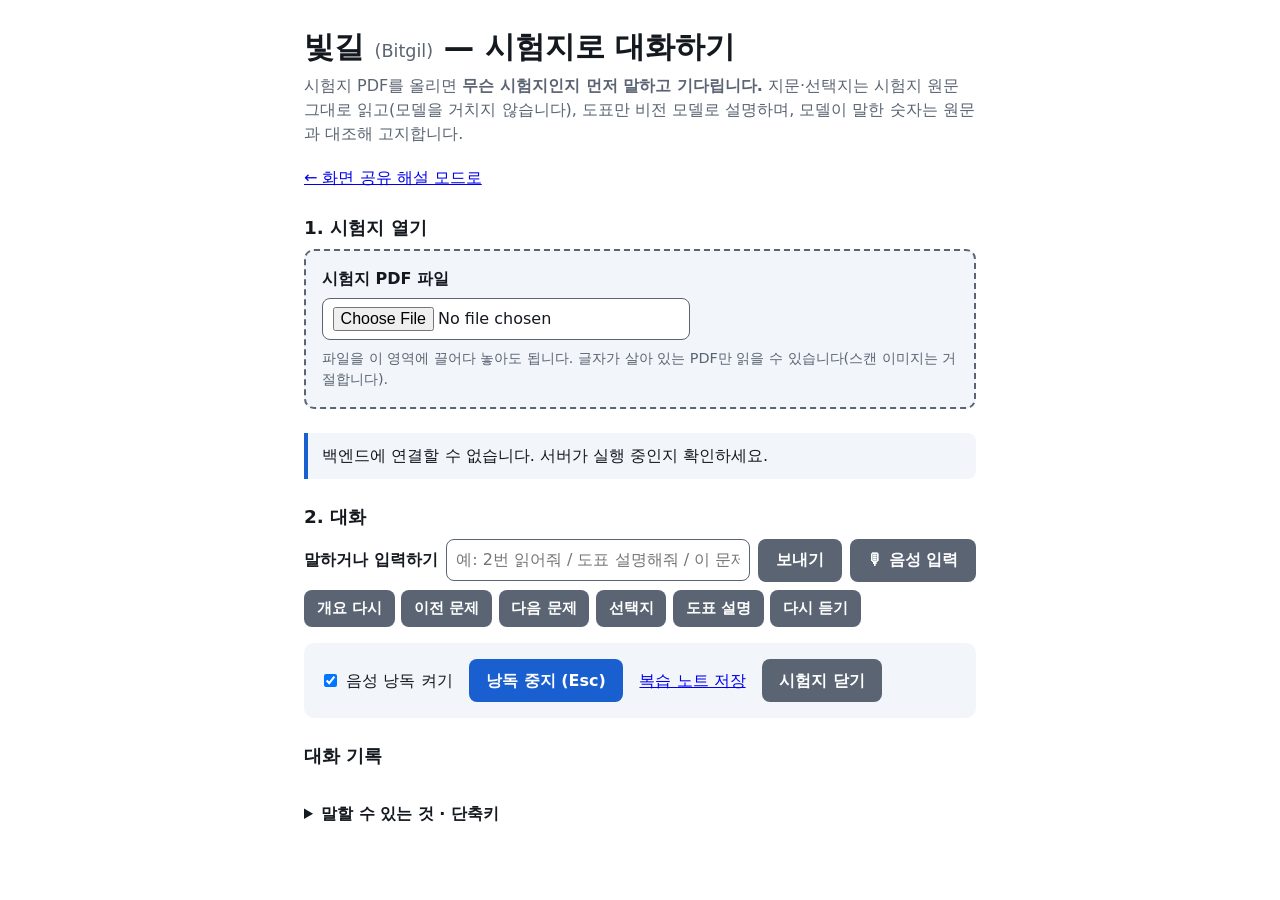
==== web/static/tutor.html @ 2b9aaad3 "feat(web): 브라우저에서 시험지 PDF를 올려 대화한다 터미널 REPL은 사용 장면이 아니다. 시험지를 첨부해 대화하는 모드가 실제로 사용자에게 보이는 곳은 브라우저여야 한" ====
<!DOCTYPE html>
<html lang="ko">
<head>
	<meta charset="utf-8">
	<meta name="viewport" content="width=device-width, initial-scale=1">
	<title>빛길 (Bitgil) — 시험지 PDF로 대화하기</title>
	<link rel="stylesheet" href="styles.css">
</head>
<body>
	<main class="tutor">
		<h1>빛길 <span lang="en">(Bitgil)</span> — 시험지로 대화하기</h1>
		<p class="tagline">
			시험지 PDF를 올리면 <strong>무슨 시험지인지 먼저 말하고 기다립니다.</strong>
			지문·선택지는 시험지 원문 그대로 읽고(모델을 거치지 않습니다), 도표만 비전 모델로
			설명하며, 모델이 말한 숫자는 원문과 대조해 고지합니다.
		</p>
		<p><a href="index.html">← 화면 공유 해설 모드로</a></p>

		<!-- 1단계: 시험지 열기 --------------------------------------------------- -->
		<section aria-labelledby="open-h">
			<h2 id="open-h">1. 시험지 열기</h2>
			<div id="drop" class="drop">
				<label for="file">시험지 PDF 파일</label>
				<input id="file" type="file" accept="application/pdf,.pdf">
				<p class="hint">파일을 이 영역에 끌어다 놓아도 됩니다. 글자가 살아 있는 PDF만 읽을 수 있습니다(스캔 이미지는 거절합니다).</p>
			</div>
			<p class="meta" id="doc"></p>
		</section>

		<p id="status" role="status" aria-live="assertive">시험지 PDF를 선택해 주세요.</p>

		<!-- 2단계: 대화 ---------------------------------------------------------- -->
		<section aria-labelledby="talk-h">
			<h2 id="talk-h">2. 대화</h2>

			<form id="askForm" class="ask">
				<label for="ask">말하거나 입력하기</label>
				<input id="ask" type="text" autocomplete="off" disabled
				       placeholder="예: 2번 읽어줘 / 도표 설명해줘 / 이 문제 뭘 묻는 거야">
				<button id="send" type="submit" disabled>보내기</button>
				<button id="mic" type="button" disabled aria-pressed="false">🎙 음성 입력</button>
			</form>

			<div class="quick" role="group" aria-label="자주 쓰는 말">
				<button type="button" class="q" data-say="개요" disabled>개요 다시</button>
				<button type="button" class="q" data-say="이전 문제" disabled>이전 문제</button>
				<button type="button" class="q" data-say="다음 문제" disabled>다음 문제</button>
				<button type="button" class="q" data-say="선택지" disabled>선택지</button>
				<button type="button" class="q" data-say="도표 설명해줘" disabled>도표 설명</button>
				<button type="button" class="q" data-say="다시" disabled>다시 듣기</button>
			</div>

			<div id="jump" class="chips" role="group" aria-label="문항 바로 가기"></div>

			<div class="controls">
				<label class="check">
					<input id="speakOn" type="checkbox" checked>
					음성 낭독 켜기
				</label>
				<button id="stopSpeech" type="button">낭독 중지 (Esc)</button>
				<a id="review" href="/tutor/review" download="bitgil-review.md">복습 노트 저장</a>
				<button id="close" type="button" disabled>시험지 닫기</button>
			</div>
		</section>

		<section aria-labelledby="log-h">
			<h2 id="log-h">대화 기록</h2>
			<ol id="log" class="log" aria-live="polite" aria-relevant="additions"></ol>
		</section>

		<details>
			<summary>말할 수 있는 것 · 단축키</summary>
			<ul>
				<li><b>3번</b> — 그 문항의 지문과 선택지를 원문 그대로 (모델 안 씀)</li>
				<li><b>선택지</b> — 지금 문항의 선택지만 다시</li>
				<li><b>다음 / 이전</b> — 문항 이동, <b>다시</b> — 직전 응답 반복</li>
				<li><b>도표 설명해줘 / 2쪽 도표</b> — 그림을 비전 모델로 설명 + 원문 미확인 숫자 고지</li>
				<li>그 밖의 말 — 그 문항 <b>원문만을 근거로</b> 답합니다(정답은 대신 판정하지 않습니다)</li>
				<li>단축키: <b>Esc</b> 낭독 중지 · <b>Alt+M</b> 음성 입력 · <b>Alt+N/P</b> 다음/이전 · <b>Alt+R</b> 다시</li>
			</ul>
		</details>

		<p class="meta" id="meta"></p>
	</main>

	<script src="tutor.js"></script>
</body>
</html>
---- web/static/styles.css ----
/* Minimal, high-contrast, keyboard/screen-reader friendly — the UI of an
   accessibility tool must itself be accessible. Respects color scheme + reduced
   motion. */
:root {
	--bg: #ffffff;
	--fg: #14181f;
	--muted: #5a6472;
	--accent: #1a5fd0;
	--card: #f2f5fa;
	--reason: #0a7d55;
}
@media (prefers-color-scheme: dark) {
	:root {
		--bg: #10141a;
		--fg: #e8edf4;
		--muted: #9aa5b4;
		--accent: #6fa8ff;
		--card: #1a2028;
		--reason: #56d3a0;
	}
}

* { box-sizing: border-box; }
body {
	margin: 0;
	font: 16px/1.5 system-ui, "Noto Sans KR", sans-serif;
	color: var(--fg);
	background: var(--bg);
}
main { max-width: 720px; margin: 0 auto; padding: 1.5rem; }
h1 { margin: 0 0 .25rem; font-size: 1.9rem; }
h1 span { color: var(--muted); font-weight: 400; font-size: 1.1rem; }
.tagline { color: var(--muted); margin: 0 0 1.25rem; }

.controls {
	display: flex; flex-wrap: wrap; gap: .75rem 1rem; align-items: center;
	padding: 1rem; background: var(--card); border-radius: 10px;
}
.controls label { font-weight: 600; }
.controls label.check { font-weight: 400; display: inline-flex; gap: .4rem; align-items: center; }

button, select, input[type="number"] {
	font: inherit; padding: .5rem .7rem; border-radius: 8px;
	border: 1px solid var(--muted); background: var(--bg); color: var(--fg);
}
button {
	background: var(--accent); color: #fff; border: none; font-weight: 700;
	cursor: pointer; padding: .6rem 1.1rem;
}
button:hover { filter: brightness(1.08); }
:focus-visible { outline: 3px solid var(--accent); outline-offset: 2px; }

#status {
	margin: 1rem 0; padding: .7rem .9rem; border-left: 4px solid var(--accent);
	background: var(--card); border-radius: 0 8px 8px 0;
}
h2 { font-size: 1.15rem; margin: 1.5rem 0 .5rem; }
#log { list-style: none; margin: 0; padding: 0; }
#log li {
	padding: .6rem .8rem; margin-bottom: .5rem; background: var(--card);
	border-radius: 8px;
}
.reason {
	display: inline-block; font-size: .78rem; font-weight: 700; color: var(--reason);
	margin-right: .4rem;
}
.meta { color: var(--muted); font-size: .9rem; margin-top: 1.5rem; }

@media (prefers-reduced-motion: reduce) {
	* { animation: none !important; transition: none !important; }
}

/* --- 시험지 대화 모드 (tutor.html) ------------------------------------------
   Same high-contrast rules; the only new idea is that a reply must LOOK as
   different as it is — 원문(시험지 그대로) vs 모델(추측일 수 있음). */
input[type="text"], input[type="file"] { font: inherit; padding: .5rem .6rem;
	border-radius: 8px; border: 1px solid var(--muted); background: var(--bg); color: var(--fg); }
button:disabled { background: var(--muted); cursor: not-allowed; filter: none; }

.drop {
	padding: 1rem; background: var(--card); border: 2px dashed var(--muted);
	border-radius: 10px;
}
.drop.over { border-color: var(--accent); border-style: solid; }
.drop label { font-weight: 600; display: block; margin-bottom: .4rem; }
.hint { color: var(--muted); font-size: .9rem; margin: .5rem 0 0; }

.ask { display: flex; flex-wrap: wrap; gap: .5rem; align-items: center; margin: .5rem 0; }
.ask label { font-weight: 600; }
.ask input[type="text"] { flex: 1 1 18rem; }

.quick, .chips { display: flex; flex-wrap: wrap; gap: .4rem; margin: .5rem 0; }
.quick button, .chip { font-size: .95rem; padding: .45rem .8rem; }
.chip { background: var(--bg); color: var(--accent); border: 1px solid var(--accent);
	border-radius: 999px; font-weight: 700; cursor: pointer; }

.log { display: flex; flex-direction: column; }
.msg { padding: .6rem .8rem; margin-bottom: .5rem; background: var(--card); border-radius: 8px; }
.msg .body { margin: .3rem 0 0; white-space: pre-line; }   /* 낭독 단위 줄바꿈 유지 */
.msg.user { background: transparent; border: 1px dashed var(--muted); }
.msg.bot { border-left: 4px solid var(--muted); }
.msg.bot.grounded { border-left-color: var(--reason); }
.who { font-size: .78rem; font-weight: 700; color: var(--muted); }
.tag {
	display: inline-block; font-size: .78rem; font-weight: 700; padding: .1rem .45rem;
	border-radius: 4px; color: #fff;
}
.tag.source { background: var(--reason); }
.tag.model { background: var(--accent); }
.elapsed { font-size: .78rem; color: var(--muted); margin-left: .4rem; }
.notice {
	margin: .4rem 0 0; padding: .4rem .6rem; font-size: .92rem; font-weight: 600;
	border: 1px solid var(--reason); border-radius: 6px;
}
details { margin-top: 1.5rem; }
details summary { cursor: pointer; font-weight: 600; }
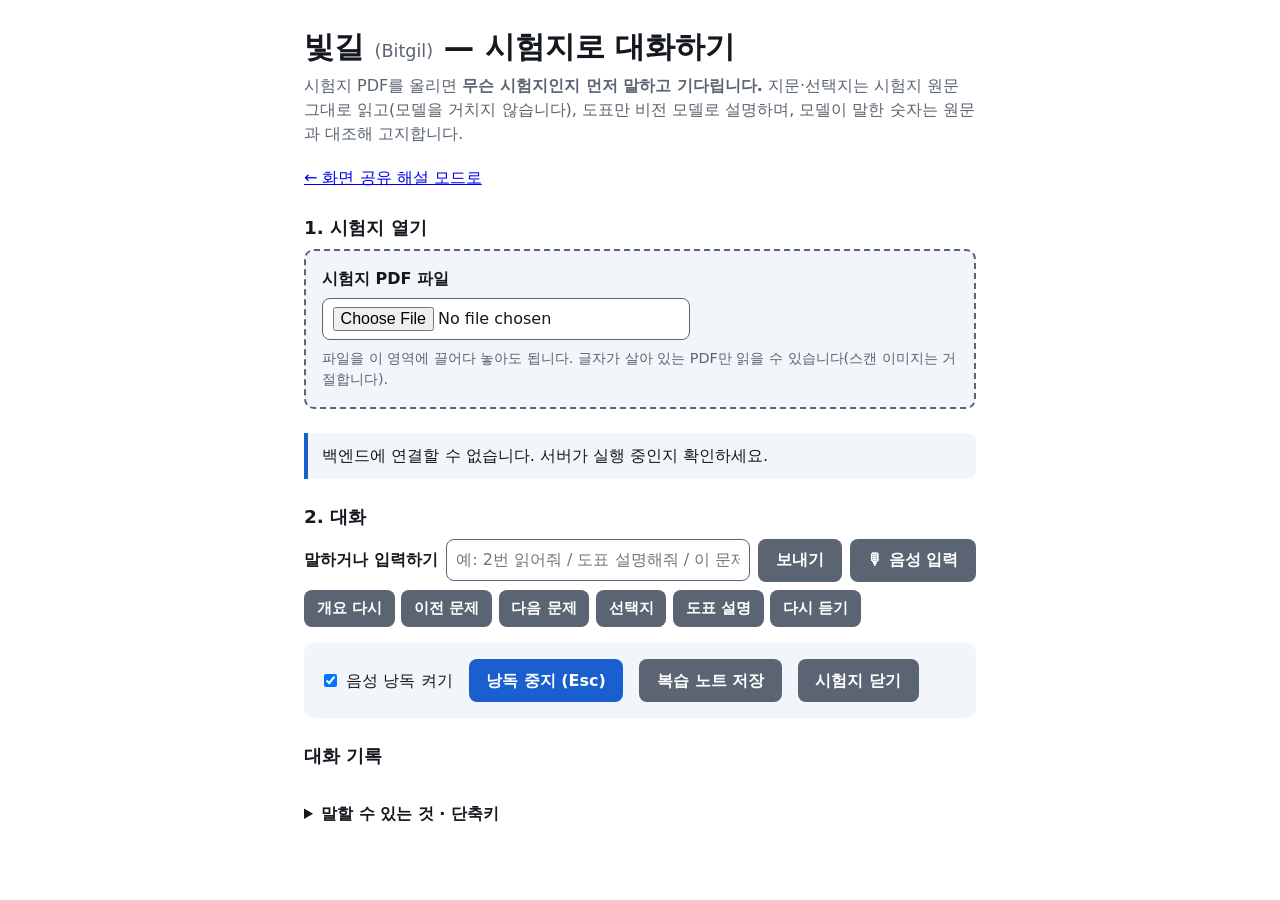
==== commit afbd7243: "fix(web): 복습 노트 저장을 링크가 아니라 버튼으로 — 실패가 조용하지 않게 `<a href="/tutor/review" download>`는 두 가지로 조용했다. 시험지를" ====
--- a/web/static/tutor.html
+++ b/web/static/tutor.html
@@ -58,7 +58,9 @@
 					음성 낭독 켜기
 				</label>
 				<button id="stopSpeech" type="button">낭독 중지 (Esc)</button>
-				<a id="review" href="/tutor/review" download="bitgil-review.md">복습 노트 저장</a>
+				<!-- 링크가 아니라 버튼입니다: 평범한 링크는 실패했을 때(시험지를 열지 않았으면
+				     400) 브라우저가 JSON을 띄우고 아무 말도 하지 않습니다. -->
+				<button id="review" type="button" disabled>복습 노트 저장</button>
 				<button id="close" type="button" disabled>시험지 닫기</button>
 			</div>
 		</section>
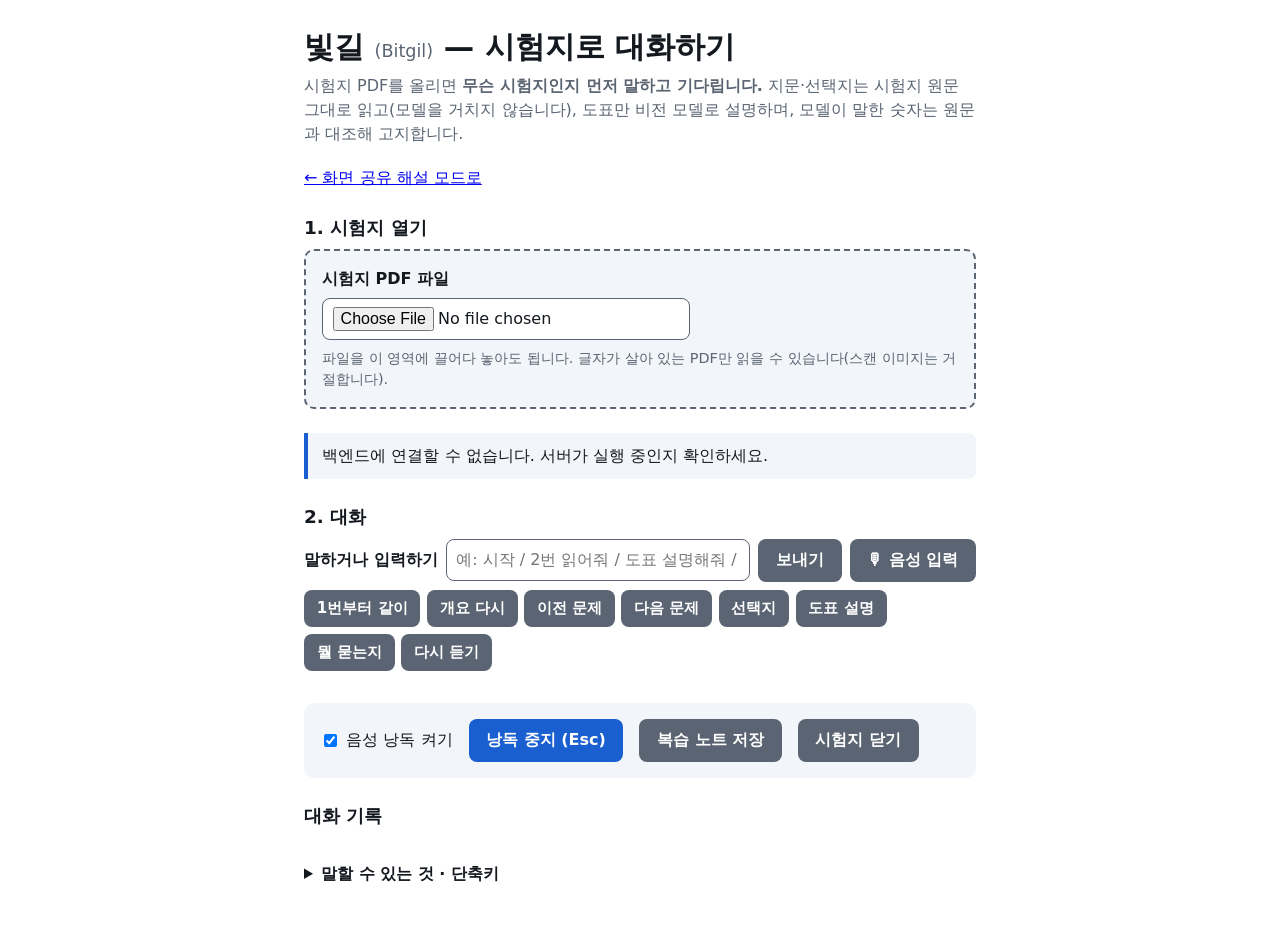
==== commit 5dcae736: "feat(tutor): 문제를 이끌어 주는 과외 흐름으로 — 진행·다음 행동·정답 코칭 명령 REPL이 아니라 옆에서 이끌어 주는 과외처럼 만든다. 문항을 읽어 줄 때 "몇 문항 " ====
--- a/web/static/tutor.html
+++ b/web/static/tutor.html
@@ -36,21 +36,27 @@
 			<form id="askForm" class="ask">
 				<label for="ask">말하거나 입력하기</label>
 				<input id="ask" type="text" autocomplete="off" disabled
-				       placeholder="예: 2번 읽어줘 / 도표 설명해줘 / 이 문제 뭘 묻는 거야">
+				       placeholder="예: 시작 / 2번 읽어줘 / 도표 설명해줘 / 이 문제 뭘 묻는 거야">
 				<button id="send" type="submit" disabled>보내기</button>
 				<button id="mic" type="button" disabled aria-pressed="false">🎙 음성 입력</button>
 			</form>
 
 			<div class="quick" role="group" aria-label="자주 쓰는 말">
+				<button type="button" class="q" data-say="시작" disabled>1번부터 같이</button>
 				<button type="button" class="q" data-say="개요" disabled>개요 다시</button>
 				<button type="button" class="q" data-say="이전 문제" disabled>이전 문제</button>
 				<button type="button" class="q" data-say="다음 문제" disabled>다음 문제</button>
 				<button type="button" class="q" data-say="선택지" disabled>선택지</button>
 				<button type="button" class="q" data-say="도표 설명해줘" disabled>도표 설명</button>
+				<button type="button" class="q" data-say="이 문제 뭘 묻는 거야" disabled>뭘 묻는지</button>
 				<button type="button" class="q" data-say="다시" disabled>다시 듣기</button>
 			</div>
 
 			<div id="jump" class="chips" role="group" aria-label="문항 바로 가기"></div>
+
+			<!-- 지금 몇 번을 보고 있는지 계속 보여 줍니다 — 대화가 길어져도 자리를 잃지 않게.
+			     서버가 매 응답에 실어 주는 current(문항 번호)를 그대로 반영합니다. -->
+			<p id="where" class="meta" aria-live="polite"></p>
 
 			<div class="controls">
 				<label class="check">
@@ -73,11 +79,13 @@
 		<details>
 			<summary>말할 수 있는 것 · 단축키</summary>
 			<ul>
+				<li><b>시작</b> — 1번부터 함께 봅니다. 문항을 읽어 줄 때마다 <b>지금 몇 번째인지</b>와 <b>다음에 할 수 있는 것</b>을 함께 안내합니다.</li>
 				<li><b>3번</b> — 그 문항의 지문과 선택지를 원문 그대로 (모델 안 씀)</li>
 				<li><b>선택지</b> — 지금 문항의 선택지만 다시</li>
 				<li><b>다음 / 이전</b> — 문항 이동, <b>다시</b> — 직전 응답 반복</li>
 				<li><b>도표 설명해줘 / 2쪽 도표</b> — 그림을 비전 모델로 설명 + 원문 미확인 숫자 고지</li>
-				<li>그 밖의 말 — 그 문항 <b>원문만을 근거로</b> 답합니다(정답은 대신 판정하지 않습니다)</li>
+				<li><b>이 문제 뭘 묻는 거야</b> — 그 문항 <b>원문만을 근거로</b> 설명합니다</li>
+				<li><b>답이 뭐야</b> — 정답은 대신 골라 주지 않고, 어떻게 접근할지로 안내합니다(직접 골라야 실력이 됩니다)</li>
 				<li>단축키: <b>Esc</b> 낭독 중지 · <b>Alt+M</b> 음성 입력 · <b>Alt+N/P</b> 다음/이전 · <b>Alt+R</b> 다시</li>
 			</ul>
 		</details>
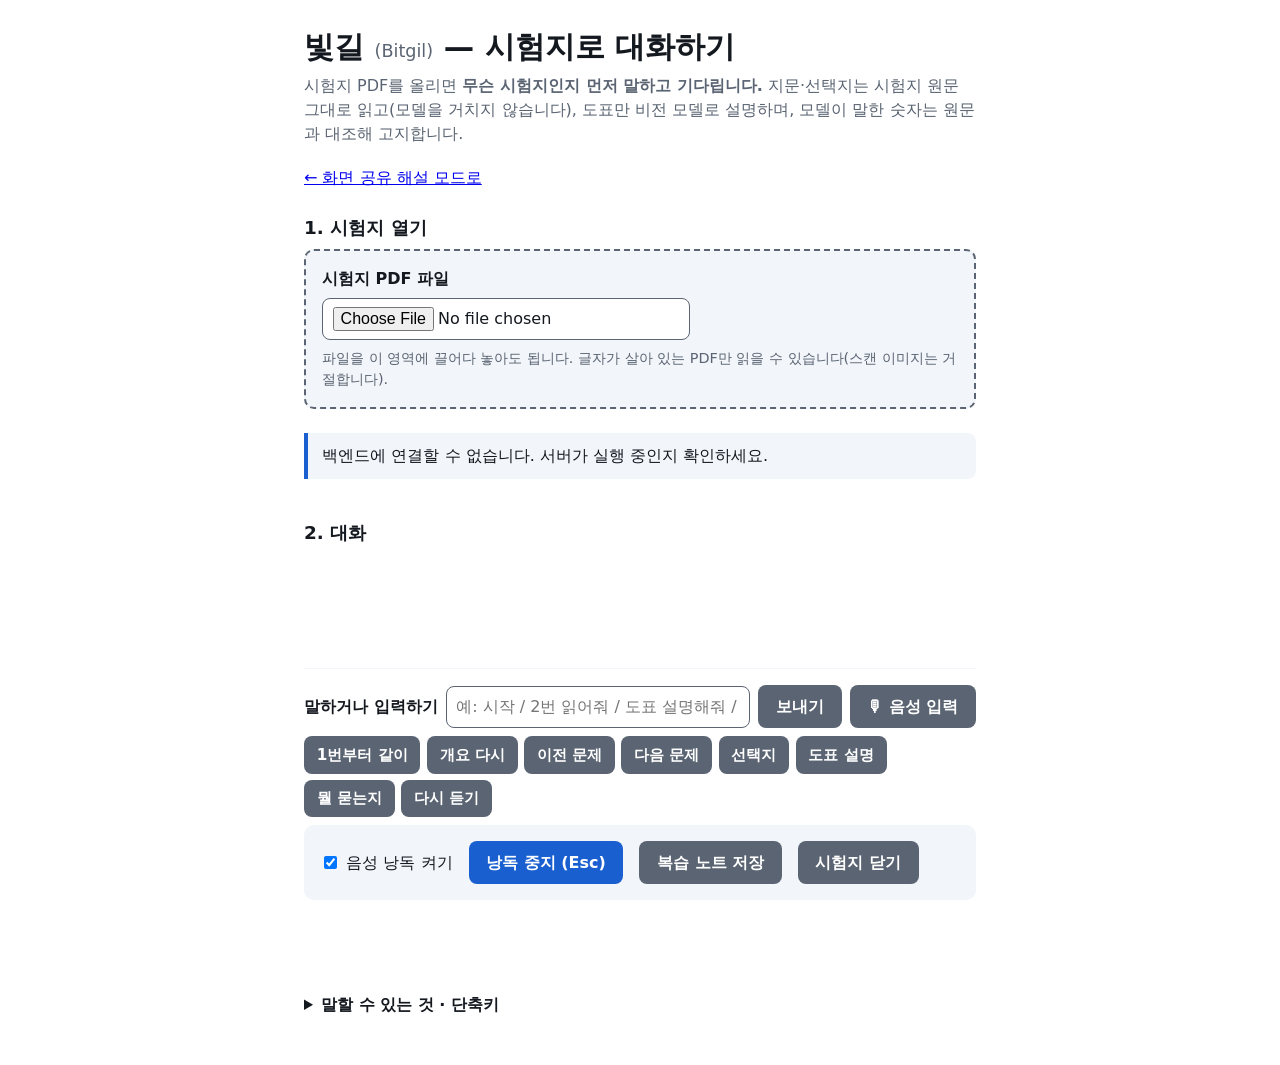
==== commit aa0b76b6: "feat(web): 대화형 UI — 시험지 챗봇 배치 + 화면 공유 "먼저 묻는" 해설 세 가지 UX 요청을 한 PR로:  1. 시험지 대화(tutor.html)를 챗봇 형태로: " ====
--- a/web/static/tutor.html
+++ b/web/static/tutor.html
@@ -29,28 +29,13 @@
 
 		<p id="status" role="status" aria-live="assertive">시험지 PDF를 선택해 주세요.</p>
 
-		<!-- 2단계: 대화 ---------------------------------------------------------- -->
-		<section aria-labelledby="talk-h">
+		<!-- 2단계: 대화 (챗봇 형태) -------------------------------------------------
+		     대화 기록이 위쪽 스크롤 영역이고, 입력창·빠른 버튼은 아래에 고정됩니다 —
+		     대화가 길어져도 "무엇을 물어볼 수 있는지"가 늘 손 닿는 곳에 있게. -->
+		<section aria-labelledby="talk-h" class="chat">
 			<h2 id="talk-h">2. 대화</h2>
 
-			<form id="askForm" class="ask">
-				<label for="ask">말하거나 입력하기</label>
-				<input id="ask" type="text" autocomplete="off" disabled
-				       placeholder="예: 시작 / 2번 읽어줘 / 도표 설명해줘 / 이 문제 뭘 묻는 거야">
-				<button id="send" type="submit" disabled>보내기</button>
-				<button id="mic" type="button" disabled aria-pressed="false">🎙 음성 입력</button>
-			</form>
-
-			<div class="quick" role="group" aria-label="자주 쓰는 말">
-				<button type="button" class="q" data-say="시작" disabled>1번부터 같이</button>
-				<button type="button" class="q" data-say="개요" disabled>개요 다시</button>
-				<button type="button" class="q" data-say="이전 문제" disabled>이전 문제</button>
-				<button type="button" class="q" data-say="다음 문제" disabled>다음 문제</button>
-				<button type="button" class="q" data-say="선택지" disabled>선택지</button>
-				<button type="button" class="q" data-say="도표 설명해줘" disabled>도표 설명</button>
-				<button type="button" class="q" data-say="이 문제 뭘 묻는 거야" disabled>뭘 묻는지</button>
-				<button type="button" class="q" data-say="다시" disabled>다시 듣기</button>
-			</div>
+			<ol id="log" class="log transcript" aria-live="polite" aria-relevant="additions"></ol>
 
 			<div id="jump" class="chips" role="group" aria-label="문항 바로 가기"></div>
 
@@ -58,22 +43,38 @@
 			     서버가 매 응답에 실어 주는 current(문항 번호)를 그대로 반영합니다. -->
 			<p id="where" class="meta" aria-live="polite"></p>
 
-			<div class="controls">
-				<label class="check">
-					<input id="speakOn" type="checkbox" checked>
-					음성 낭독 켜기
-				</label>
-				<button id="stopSpeech" type="button">낭독 중지 (Esc)</button>
-				<!-- 링크가 아니라 버튼입니다: 평범한 링크는 실패했을 때(시험지를 열지 않았으면
-				     400) 브라우저가 JSON을 띄우고 아무 말도 하지 않습니다. -->
-				<button id="review" type="button" disabled>복습 노트 저장</button>
-				<button id="close" type="button" disabled>시험지 닫기</button>
+			<div class="composer">
+				<form id="askForm" class="ask">
+					<label for="ask">말하거나 입력하기</label>
+					<input id="ask" type="text" autocomplete="off" disabled
+					       placeholder="예: 시작 / 2번 읽어줘 / 도표 설명해줘 / 이 문제 뭘 묻는 거야">
+					<button id="send" type="submit" disabled>보내기</button>
+					<button id="mic" type="button" disabled aria-pressed="false">🎙 음성 입력</button>
+				</form>
+
+				<div class="quick" role="group" aria-label="자주 쓰는 말">
+					<button type="button" class="q" data-say="시작" disabled>1번부터 같이</button>
+					<button type="button" class="q" data-say="개요" disabled>개요 다시</button>
+					<button type="button" class="q" data-say="이전 문제" disabled>이전 문제</button>
+					<button type="button" class="q" data-say="다음 문제" disabled>다음 문제</button>
+					<button type="button" class="q" data-say="선택지" disabled>선택지</button>
+					<button type="button" class="q" data-say="도표 설명해줘" disabled>도표 설명</button>
+					<button type="button" class="q" data-say="이 문제 뭘 묻는 거야" disabled>뭘 묻는지</button>
+					<button type="button" class="q" data-say="다시" disabled>다시 듣기</button>
+				</div>
+
+				<div class="controls">
+					<label class="check">
+						<input id="speakOn" type="checkbox" checked>
+						음성 낭독 켜기
+					</label>
+					<button id="stopSpeech" type="button">낭독 중지 (Esc)</button>
+					<!-- 링크가 아니라 버튼입니다: 평범한 링크는 실패했을 때(시험지를 열지 않았으면
+					     400) 브라우저가 JSON을 띄우고 아무 말도 하지 않습니다. -->
+					<button id="review" type="button" disabled>복습 노트 저장</button>
+					<button id="close" type="button" disabled>시험지 닫기</button>
+				</div>
 			</div>
-		</section>
-
-		<section aria-labelledby="log-h">
-			<h2 id="log-h">대화 기록</h2>
-			<ol id="log" class="log" aria-live="polite" aria-relevant="additions"></ol>
 		</section>
 
 		<details>
--- a/web/static/styles.css
+++ b/web/static/styles.css
@@ -99,6 +99,21 @@
 .msg .body { margin: .3rem 0 0; white-space: pre-line; }   /* 낭독 단위 줄바꿈 유지 */
 .msg.user { background: transparent; border: 1px dashed var(--muted); }
 .msg.bot { border-left: 4px solid var(--muted); }
+
+/* --- 챗봇 배치: 기록은 위쪽 스크롤 영역, 입력창은 아래 고정 -----------------
+   대화가 길어져도 "무엇을 물어볼 수 있는지"가 시야에서 사라지지 않게. 오른쪽=내 말,
+   왼쪽=도우미 말로 나눠, 화면을 보는 사용자에게도 흐름이 한눈에 들어오게 합니다. */
+.chat { display: flex; flex-direction: column; }
+.transcript {
+	flex: 1 1 auto; overflow-y: auto; max-height: 55vh; min-height: 8rem;
+	padding: .25rem; margin: .5rem 0;
+}
+.composer {
+	position: sticky; bottom: 0; background: var(--bg);
+	padding-top: .5rem; border-top: 1px solid var(--card);
+}
+.msg.user { align-self: flex-end; max-width: 85%; }
+.msg.bot { align-self: flex-start; max-width: 90%; }
 .msg.bot.grounded { border-left-color: var(--reason); }
 .who { font-size: .78rem; font-weight: 700; color: var(--muted); }
 .tag {
